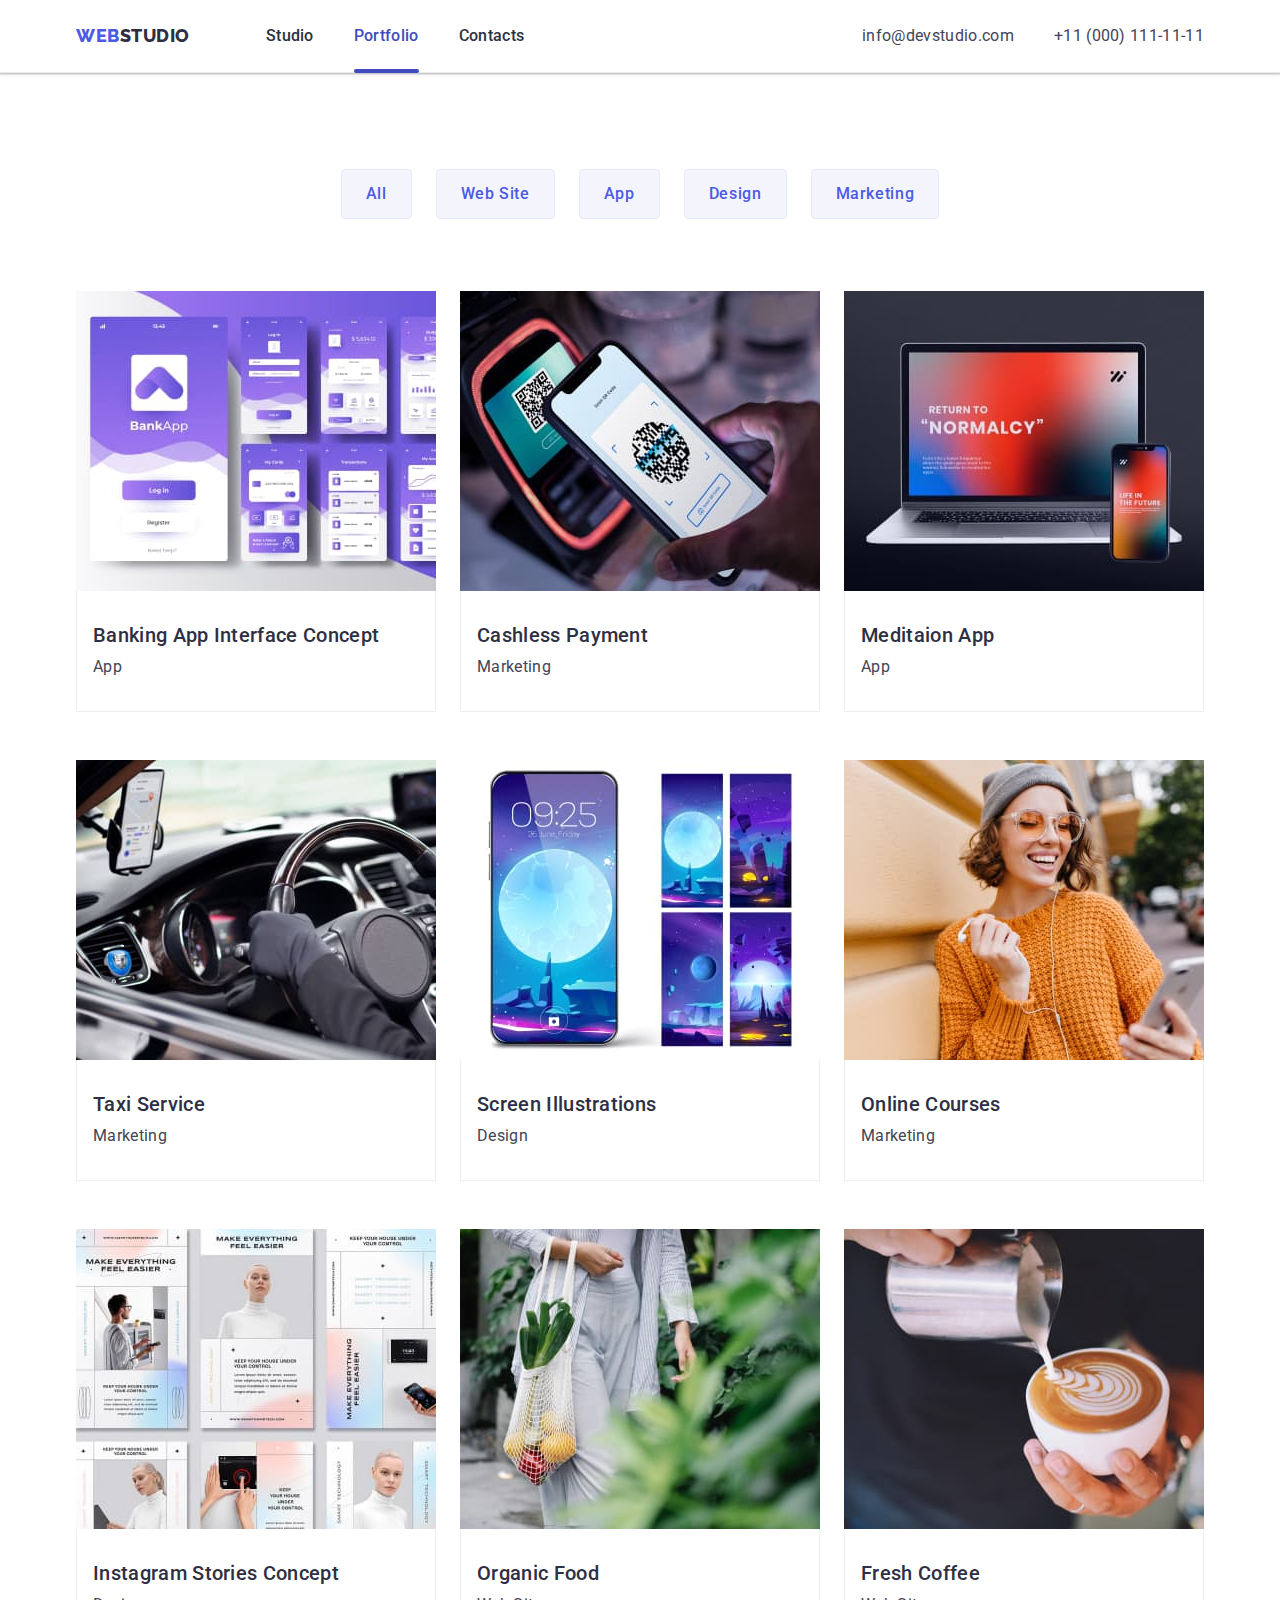
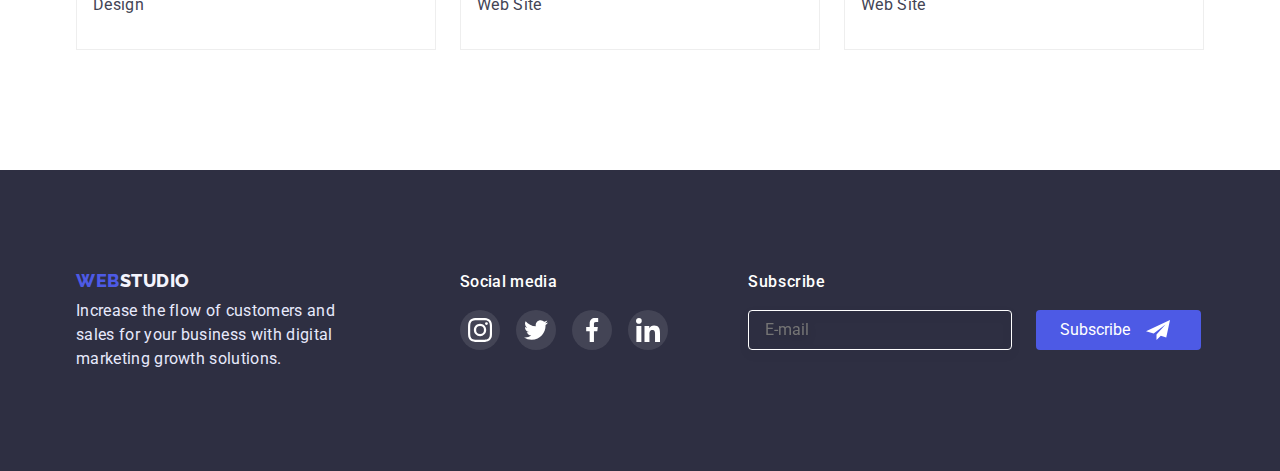
==== portfolio.html @ 2364a19d "homework6" ====
<!DOCTYPE html>
<html lang="en">

<head>
    <meta charset="UTF-8">
    <meta http-equiv="X-UA-Compatible" content="IE=edge">
    <meta name="viewport" content="width=device-width, initial-scale=1.0">
    <link rel="preconnect" href="https://fonts.googleapis.com">
    <link rel="preconnect" href="https://fonts.gstatic.com" crossorigin>
    <link
        href="https://fonts.googleapis.com/css2?family=Raleway:wght@800&family=Roboto:wght@400;500;700;900&display=swap"
        rel="stylesheet">
    <link rel="stylesheet" href="https://cdn.jsdelivr.net/npm/modern-normalize@1.1.0/modern-normalize.min.css">
    <link rel="stylesheet" href="./css/styles.css">
    <title>Second Homework</title>
</head>

<body>
    <header class="header">
        <div class="container header-container">

            <nav class="navigation">
                <a href="./index.html" class="logo-fontheader header-nav-address"><span
                        class="logo">WEB</span>STUDIO</a>
                <ul class="team-list ">
                    <li class="item"><a href="./index.html" class="nav-links hover-nav header-nav-address">Studio</a>
                    </li>
                    <li class="item"><a href="./portfolio.html"
                            class="nav-links hover-nav header-nav-address current">Portfolio</a>
                    </li>
                    <li class="item"><a href="#" class="nav-links hover-nav header-nav-address">Contacts</a>
                    </li>
                </ul>
            </nav>

            <address class="address">
                <ul class="address-list">
                    <li class="item">
                        <a href="mailto:info@devstudio.com"
                            class="address-text hover-nav header-nav-address">info@devstudio.com</a>
                    </li>
                    <li class="item">
                        <a href="tel:+11(000)111-11-11" class="address-text hover-nav header-nav-address">+11 (000)
                            111-11-11</a>
                    </li>
                </ul>
            </address>

        </div>
    </header>

    <main>
        <section class="section-button">
            <div class="container">
                <h1 class="visually-hidden">Our work</h1>

                <ul class="team-lists button">
                    <li class="buttons"><button type="button" class="button-secondpage hover-secondpage">All</button>
                    </li>
                    <li class="buttons"><button type="button" class="button-secondpage hover-secondpage buttonslast">Web
                            Site</button></li>
                    <li class="buttons"><button type="button" class="button-secondpage hover-secondpage">App</button>
                    </li>
                    <li class="buttons"><button type="button" class="button-secondpage hover-secondpage">Design</button>
                    </li>
                    <li class="buttons"><button type="button"
                            class="button-secondpage hover-secondpage">Marketing</button></li>
                </ul>

                <ul class="projects-list">

                    <li class="project-item">
                        <a class="project-functional" href="">
                            <div class="project-image-thumb">
                                <img src="./img/frame-8.jpg" alt="Banking App Interface Concept" width="360">
                                <p class="text-cards">14 Stylish and User-Friendly App Design Concepts · Task Manager
                                    App · Calorie Tracker App · Exotic Fruit Ecommerce App ·
                                    Cloud Storage App</p>
                            </div>
                            <div class="project-content">
                                <h2 class="title-progect">Banking App Interface Concept</h2>
                                <p class="section-text">App</p>
                            </div>
                        </a>
                    </li>

                    <li class="project-item">
                        <a class="project-functional" href="">
                            <div class="project-image-thumb">
                                <img src="./img/frame-9.jpg" alt="Cashless Payment" width="360">
                                <p class="text-cards">14 Stylish and User-Friendly App Design Concepts · Task Manager
                                    App · Calorie Tracker App · Exotic Fruit Ecommerce App ·
                                    Cloud Storage App</p>
                            </div>
                            <div class="project-content">
                                <h2 class="title-progect">Cashless Payment</h2>
                                <p class="section-text">Marketing</p>
                            </div>
                        </a>
                    </li>

                    <li class="project-item">
                        <a class="project-functional" href="">
                            <div class="project-image-thumb">
                                <img src="./img/frame-10.jpg" alt="Meditaion App" width="360">
                                <p class="text-cards">14 Stylish and User-Friendly App Design Concepts · Task Manager
                                    App · Calorie Tracker App · Exotic Fruit Ecommerce App ·
                                    Cloud Storage App</p>
                            </div>
                            <div class="project-content">
                                <h2 class="title-progect">Meditaion App</h2>
                                <p class="section-text">App</p>
                            </div>
                        </a>
                    </li>

                    <li class="project-item">
                        <a class="project-functional" href="">
                            <div class="project-image-thumb">
                                <img src="./img/frame-11.jpg" alt="Taxi Service" width="360">
                                <p class="text-cards">14 Stylish and User-Friendly App Design Concepts · Task Manager
                                    App · Calorie Tracker App · Exotic Fruit Ecommerce App ·
                                    Cloud Storage App</p>
                            </div>
                            <div class="project-content">
                                <h2 class="title-progect">Taxi Service</h2>
                                <p class="section-text">Marketing</p>
                            </div>
                        </a>
                    </li>

                    <li class="project-item">
                        <a class="project-functional" href="">
                            <div class="project-image-thumb">
                                <img src="./img/frame-12.jpg" alt="Screen Illustrations" width="360">
                                <p class="text-cards">14 Stylish and User-Friendly App Design Concepts · Task Manager
                                    App · Calorie Tracker App · Exotic Fruit Ecommerce App ·
                                    Cloud Storage App</p>
                            </div>
                            <div class="project-content">
                                <h2 class="title-progect">Screen Illustrations</h2>
                                <p class="section-text">Design</p>
                            </div>
                        </a>
                    </li>

                    <li class="project-item">
                        <a class="project-functional" href="">
                            <div class="project-image-thumb">
                                <img src="./img/frame-13.jpg" alt="Online Courses" width="360">
                                <p class="text-cards">14 Stylish and User-Friendly App Design Concepts · Task Manager
                                    App · Calorie Tracker App · Exotic Fruit Ecommerce App ·
                                    Cloud Storage App</p>
                            </div>
                            <div class="project-content">
                                <h2 class="title-progect">Online Courses</h2>
                                <p class="section-text">Marketing</p>
                            </div>
                        </a>
                    </li>

                    <li class="project-item">
                        <a class="project-functional" href="">
                            <div class="project-image-thumb">
                                <img src="./img/frame-14.jpg" alt="Instagram Stories Concept" width="360">
                                <p class="text-cards">14 Stylish and User-Friendly App Design Concepts · Task Manager
                                    App · Calorie Tracker App · Exotic Fruit Ecommerce App ·
                                    Cloud Storage App</p>
                            </div>
                            <div class="project-content">
                                <h2 class="title-progect">Instagram Stories Concept</h2>
                                <p class="section-text">Design</p>
                            </div>
                        </a>
                    </li>

                    <li class="project-item">
                        <a class="project-functional" href="">
                            <div class="project-image-thumb">
                                <img src="./img/frame-15.jpg" alt="Organic Food" width="360">
                                <p class="text-cards">14 Stylish and User-Friendly App Design Concepts · Task Manager
                                    App · Calorie Tracker App · Exotic Fruit Ecommerce App ·
                                    Cloud Storage App</p>
                            </div>
                            <div class="project-content">
                                <h2 class="title-progect">Organic Food</h2>
                                <p class="section-text">Web Site</p>
                            </div>
                        </a>
                    </li>

                    <li class="project-item">
                        <a class="project-functional" href="">
                            <div class="project-image-thumb">
                                <img src="./img/frame-16.jpg" alt="Fresh Coffee" width="360">
                                <p class="text-cards">14 Stylish and User-Friendly App Design Concepts · Task Manager
                                    App · Calorie Tracker App · Exotic Fruit Ecommerce App ·
                                    Cloud Storage App</p>
                            </div>
                            <div class="project-content">
                                <h2 class="title-progect">Fresh Coffee</h2>
                                <p class="section-text">Web Site</p>
                            </div>
                        </a>
                    </li>

                </ul>
            </div>
        </section>

    </main>

    <footer class="footer-container">
        <div class="container footer-container-item">
            <div class="footer-about">
                <a href="./index.html" class="logo-fontfooter footer-body"><span class="logo">WEB</span>STUDIO</a>
                <p class="text-footer">Increase the flow of customers and sales for your business with digital marketing
                    growth solutions.</p>
            </div>
            <div>
                <h3 class="join-tittle">Social media</h3>
                <ul class="social">
                    <li>
                        <a href="" class="social-links">
                            <svg class="color" width="24" height="24">
                                <use href="./img/icon.svg#icon-instagram"></use>
                            </svg>
                        </a>
                    </li>
                    <li>
                        <a href="" class="social-links ">
                            <svg class="color" width="24" height="24">
                                <use href="./img/icon.svg#icon-twitter"></use>
                            </svg>
                        </a>
                    </li>
                    <li>
                        <a href="" class="social-links">
                            <svg class="color" width="24" height="24">
                                <use href="./img/icon.svg#icon-facebook"></use>
                            </svg>
                        </a>
                    </li>
                    <li>
                        <a href="" class="social-links">
                            <svg class="color" width="24" height="24">
                                <use href="./img/icon.svg#icon-linkedin"></use>
                            </svg>
                        </a>
                    </li>
                </ul>
            </div>

            <form class="subscribe-form">
                <h2 class="subscribe-header">Subscribe</h2>
                <div class="subscribe-container">

                    <input type="email" class="subscribe-input" name="emailing-address" placeholder="E-mail">

                    <button type="submit" class="subscribe-btn">Subscribe<svg class="subscribe-svg" width="24"
                            height="24" aria-label="telegram icon" lang="en">
                            <use href="./img/icon.svg#icon-telegram"></use>
                        </svg></button>
                </div>
            </form>

        </div>
    </footer>

</body>

</html>
---- css/styles.css ----
:root {
  --background-color: rgb(255, 255, 255);
  --color-texth: rgb(46, 47, 66);
  --color-textp: rgb(67, 68, 85);
  --color-textpheader: rgb(231, 233, 252);
  --color-textlogoheader: rgb(244, 244, 253);
  --color-buttonlogo: rgb(77, 90, 229);
  --color-hover: rgb(64, 75, 191);
  --time-func: cubic-bezier(0.4, 0, 0.2, 1);
  /* --margin-card: 24px; */
}
body {
  background-color: var(--background-color);
  font-family: "Roboto", sans-serif;
  font-size: 16px;
  line-height: 1.5;
  letter-spacing: 0.02em;
  color: var(--color-texth);
}
.container {
  width: 1158px;
  padding-left: 15px;
  padding-right: 15px;
  margin-left: auto;
  margin-right: auto;
}

img {
  display: block;
  max-width: 100%;
  height: auto;
}

h1,
h2,
h3,
h4,
h5,
h6,
p {
  margin: 0;
  padding: 0;
}

ul,
ol {
  margin-top: 0;
  margin-bottom: 0;
  padding-left: 0;
}
li {
  list-style: none;
}
a {
  text-decoration: none;
}
/* =====HEADER===== */

.logo {
  color: var(--color-buttonlogo);
}

.nav-links {
  color: var(--color-texth);
  font-weight: 500;
  transition: color 250ms var(--time-func);
}

.team-text {
  color: var(--color-textp);
  font-style: normal;
  text-align: center;
}

.address-text {
  color: var(--color-textp);
  font-style: normal;
  transition: color 250ms var(--time-func);
}

.futures-text {
  color: var(--color-textp);
  font-style: normal;
}

.logo-fontheader {
  font-family: "Raleway", sans-serif;
  font-style: normal;
  font-weight: 800;
  font-size: 18px;
  line-height: 1.33;
  letter-spacing: 0.03em;
  text-transform: uppercase;
  color: var(--color-texth);
}
.hover-nav:hover,
.hover-nav:focus {
  color: var(--color-hover);
}

/* =====HEADER===== */

/* =====MAIN===== */
.hover-secondpage:hover,
.hover-secondpage:focus {
  background: var(--color-hover);
  box-shadow: 0px 3px 1px rgba(0, 0, 0, 0.1), 0px 2px 1px rgba(0, 0, 0, 0.08),
    0px 2px 2px rgba(0, 0, 0, 0.12);
  border-radius: 4px;
  color: var(--background-color);
  border-color: transparent;
}

.visually-hidden {
  position: absolute;
  width: 1px;
  height: 1px;
  margin: -1px;
  border: 0;
  padding: 0;

  white-space: nowrap;
  clip-path: inset(100%);
  clip: rect(0 0 0 0);
  overflow: hidden;
}

.main-title {
  font-size: 56px;
  line-height: 1.08;
  color: var(--background-color);
  max-width: 496px;
  margin-left: auto;
  margin-right: auto;
  margin-bottom: 48px;
}

.hero {
  background-color: var(--color-texth);
  padding: 188px 0;
  max-width: 1440px;
  margin-left: auto;
  margin-right: auto;
  text-align: center;
  background-image: linear-gradient(
      rgba(46, 47, 66, 0.7),
      rgba(46, 47, 66, 0.7)
    ),
    url(../img/office.jpg);
  background-repeat: no-repeat;
  background-position: center;
  background-size: cover;
}

.section {
  padding-top: 120px;
  padding-bottom: 120px;
}

.hero-btn {
  background-color: var(--color-buttonlogo);
  box-shadow: 0px 4px 4px rgba(0, 0, 0, 0.15);
  border-radius: 4px;
  padding: 16px 32px;
  border: none;
  cursor: pointer;
  transition: background-color 250ms var(--time-func);
}
.hero-btn:hover,
.hero-btn:focus {
  background-color: var(--color-hover);
}

.first-buttoncolor {
  font-family: "Roboto", sans-serif;
  font-style: normal;
  font-weight: 500;
  font-size: 16px;
  line-height: 24px;
  letter-spacing: 0.04em;
  color: var(--background-color);
}

.button-secondpage {
  color: var(--color-buttonlogo);
  font-family: "Roboto";
  font-style: normal;
  font-weight: 500;
  font-size: 16px;
  line-height: 1.5;
  display: flex;
  align-items: center;
  text-align: center;
  letter-spacing: 0.04em;
  background: #f4f4fd;
  border: 1px solid #e7e9fc;
  border-radius: 4px;
  flex: none;
  order: 1;
  flex-grow: 0;
  cursor: pointer;
  padding: 12px 24px;
  transition: background-color 250ms var(--time-func),
    color 250ms var(--time-func), border 250ms var(--time-func),
    box-shadow 250ms var(--time-func);
}

.second-button .future-title {
  font-weight: 500;
  font-size: 20px;
  line-height: 1.2;
  padding-bottom: 8px;
}

.section-title {
  font-size: 36px;
  line-height: 1.11;
  text-transform: capitalize;
}
.title-our-team {
  font-size: 36px;
  line-height: 1.11;
  text-transform: capitalize;
  text-align: center;
  margin-bottom: 72px;
}

.team-title {
  font-weight: 500;
  font-size: 20px;
  line-height: 1.2;
  text-align: center;
  margin-bottom: 8px;
}
.title-progect {
  font-weight: 500;
  font-size: 20px;
  line-height: 1.2;
  color: var(--color-texth);
  margin-bottom: 8px;
}

/* =====MAIN===== */

/* =====FOOTER===== */

.footer-container {
  background-color: var(--color-texth);
  padding-top: 100px;
  padding-bottom: 100px;
}

.text-footer {
  color: var(--color-textpheader);
}

.logo-fontfooter {
  font-family: "Raleway", sans-serif;
  font-style: normal;
  font-weight: 800;
  font-size: 18px;
  line-height: 21px;
  display: flex;
  align-items: center;
  letter-spacing: 0.03em;
  text-transform: uppercase;
  color: var(--color-textlogoheader);
}
/* =====FOOTER===== */

.header-container {
  display: flex;
}
.navigation {
  display: flex;
}

.address-list {
  display: flex;
}
.address {
  margin-left: auto;
}

.team-list {
  display: flex;
  margin-left: 76px;
}
.team-lists {
  display: flex;
  justify-content: center;
}

.item:not(:last-child) {
  margin-right: 40px;
}

.header {
  border-bottom: 1px solid #ececec;
  box-shadow: 0px 2px 1px rgba(46, 47, 66, 0.08),
    0px 1px 1px rgba(46, 47, 66, 0.16), 0px 1px 6px rgba(46, 47, 66, 0.08);
}
.our-futures-list {
  display: flex;
}
.our-futures-item:not(:last-child) {
  margin-right: 24px;
}

.future-title {
  margin-bottom: 8px;
}
.our-work {
  display: flex;
}
.section-title {
  text-align: center;
  padding-bottom: 72px;
}
.fotowork:not(:last-child) {
  margin-right: 24px;
}
.team-card {
  display: flex;
}

.foto-card:not(:last-child) {
  margin-right: 24px;
}
.foto-card {
  background-color: #ffffff;
}

.text-footer {
  width: 264px;
  margin-top: 8px;
}

.buttons:not(:last-child) {
  margin-right: 24px;
}

.projects-list {
  display: flex;
  flex-wrap: wrap;
  margin-bottom: 120px;
  row-gap: 48px;
  column-gap: 24px;
}

.project-content {
  border: 1px solid #eeeeee;
  border-top: none;
  padding-top: 32px;
  padding-left: 16px;
  /* #e7e9fc; */
}
.project-item {
  /* margin-left: var(--margin-card); */
  /* flex-basis: calc(100% / 3 - var(--margin-card)); */
  min-width: 360px;
}

.section-text {
  padding-bottom: 32px;
  color: var(--color-textp);
}

.header-nav-address {
  display: block;
  padding-top: 24px;
  padding-bottom: 24px;
}
.current {
  position: relative;
  color: #404bbf;
}
.our-features-li {
  width: 264px;
}
.our-team-card {
  background-color: var(--color-textlogoheader);
}

.our-works-section {
  padding-top: 0;
}

.our-team-shadow {
  box-shadow: 0px 1px 6px rgba(46, 47, 66, 0.08),
    0px 1px 1px rgba(46, 47, 66, 0.16), 0px 2px 1px rgba(46, 47, 66, 0.08);
  border-radius: 0px 0px 4px 4px;
}
.about-team-card {
  padding: 32px 16px;
}

.button {
  margin-bottom: 72px;
}
.section-button {
  padding-top: 96px;
}

/* ------dz-------- 4 */
.socials {
  display: flex;
  justify-content: center;
  gap: 24px;
  margin-top: 8px;
}
.social-link {
  display: flex;
  width: 40px;
  height: 40px;
  background-color: #4d5ae5;
  border-radius: 50%;
  align-items: center;
  justify-content: center;
  transition: background-color 250ms var(--time-func);
}

.footer-container-item {
  display: flex;
}
.join-tittle {
  font-weight: 500;
  font-size: 16px;
  line-height: 1.5;
  color: #ffffff;
  margin-bottom: 16px;
}
.footer-about {
  margin-right: 120px;
}

.social {
  display: flex;
  justify-content: center;
  gap: 16px;
  margin-top: 16px;
}

.social-links {
  display: flex;
  width: 40px;
  height: 40px;
  align-items: center;
  justify-content: center;
  background-color: rgba(255, 255, 255, 0.1);
  border-radius: 50%;
  transition: background-color 250ms var(--time-func);
}
.color {
  fill: #ffffff;
}
.feature-section {
  display: flex;
  justify-content: center;
  align-items: center;
  height: 112px;
  background: #f4f4fd;
  border-radius: 4px;
  margin-bottom: 8px;
}

.tittle-local {
  margin-bottom: 72px;
}
.company {
  display: flex;
  justify-content: center;
  gap: 24px;
}

.company-team-list {
  width: 168px;
  height: 88px;
}
.company-team {
  display: flex;
  height: 100%;
  align-items: center;
  justify-content: center;
  border: 1px solid #8e8f99;
  border-radius: 4px;
  outline: transparent;
  transition: border 250ms var(--time-func);
}
.customers-color {
  fill: #8e8f99;
  transition: fill 250ms var(--time-func);
}

.company-team:hover .customers-color,
.company-team:focus .customers-color {
  fill: #404bbf;
}

.company-team:hover,
.company-team:focus {
  border: 1px solid #404bbf;
}

.social-link:hover,
.social-link:focus {
  background-color: #404bbf;
}

.social-links:hover,
.social-links:focus {
  background: #31d0aa;
}
.project-item:hover,
.project-item:focus {
  display: block;
  outline: transparent;
  box-shadow: 0px 1px 6px rgba(46, 47, 66, 0.08),
    0px 1px 1px rgba(46, 47, 66, 0.16), 0px 2px 1px rgba(46, 47, 66, 0.08);
}

/* ------dz 4 -------*/
/*------- dz 5 ------*/

/* модальное окно */

.backdrop {
  position: fixed;
  top: 0;
  left: 0;
  background-color: rgba(46, 47, 66, 0.4);
  width: 100%;
  height: 100%;
  transition: opacity 250ms var(--time-func), visibility 250ms var(--time-func);
  /* настройка бекдропа */
}

.backdrop.is-hidden {
  opacity: 0;
  visibility: hidden;
  pointer-events: none;
  /* добавляет is-hidden */
}

.backdrop.is-hidden > .modal {
  transform: translate(-50%, -50%) scale(0.6);
  /* позиционирование модального окна */
}
.modal {
  position: absolute;
  top: 50%;
  left: 50%;
  transform: translate(-50%, -50%) scale(1);
  /* позиция по центру 4 верхние */
  max-width: 408px;
  width: 100%;
  max-height: 584px;
  background-color: #fcfcfc;
  border-radius: 4px;
  padding-left: 24px;
  padding-right: 24px;
  padding-top: 72px;
  padding-bottom: 24px;
  border: 1px solid #000000;
  box-shadow: 0px 4px 4px rgba(0, 0, 0, 0.25);

  /* само модальное окно */
}
.modal-btn {
  display: flex;
  padding: 8px;
  position: absolute;
  top: 24px;
  right: 24px;
  transition: background-color 250ms var(--time-func),
    fill 250ms var(--time-func), border 250ms var(--time-func);
  border-radius: 50%;
  border: 1px solid rgba(0, 0, 0, 0.1);
  background-color: #e7e9fc;
  cursor: pointer;
  /* позиционирование кнопки */
}
/* модальное окно */

/* 1 */
.current::after {
  content: "";
  position: absolute;
  bottom: -1px;
  left: 0;
  width: 100%;
  height: 4px;
  background-color: #404bbf;
  border-radius: 2px;
  /* черточка */
}

.project-image-thumb {
  position: relative;
  overflow: hidden;
}
.text-cards {
  position: absolute;
  top: 0;
  left: 0;
  height: 100%;
  background-color: #4d5ae5;
  color: #f4f4fd;
  transform: translateY(100%);
  transition: transform 250ms var(--time-func);
  display: flex;
  padding: 40px 32px 0 32px;
}

.project-functional:hover .text-cards,
.project-functional:focus .text-cards {
  transform: translateY(0);
}

/* --------HOVER--------- */

.color-x:hover,
.color-x:focus {
  background-color: #404bbf;
  fill: #ffffff;
  border-color: #404bbf;
}

/* --------HOVER------- */

/*--------- MODAL ---------*/

.modal-header {
  font-weight: 500;
  font-size: 16px;
  line-height: 1.5;
  text-align: center;
  margin-bottom: 16px;
}
.modal-container {
  position: relative;
  display: flex;
  flex-direction: column;
  margin-bottom: 8px;
}
.modal-backdrop {
  position: fixed;
  width: 100%;
  height: 100%;
  top: 0;
  left: 0;
  background-color: rgba(0, 0, 0, 0.2);
  z-index: 100;

  transition: opacity 250ms var(--time-func), visibility 250ms var(--time-func);
}

/* 6666666666666666666 */

.modal-svg {
  position: absolute;
  top: 50%;
  left: 19px;
  transition: fill 250ms var(--time-func);
}
.modal-input {
  width: 100%;
  padding: 11px 38px;
  border: 1px solid rgba(33, 33, 33, 0.2);
  border-radius: 4px;
  max-height: 40px;
  transition: border 250ms var(--time-func), filter 250ms var(--time-func);
}
.modal-area {
  border: 1px solid rgba(33, 33, 33, 0.2);
  border-radius: 4px;
  padding: 12px 16px;
  height: 120px;
  resize: none;
  transition: border 250ms var(--time-func), filter 250ms var(--time-func);
}

.modal-description {
  font-size: 12px;
  line-height: 1.16;
  letter-spacing: 0.04em;
  color: #8e8f99;
  margin-bottom: 4px;
}

.modal-label {
  font-size: 12px;
  line-height: 1.16;
  letter-spacing: 0.01em;
  color: #8e8f99;
  margin-bottom: 4px;
}
.modal-area::placeholder {
  font-weight: 400;
  font-size: 12px;
  line-height: 1.16;
  letter-spacing: 0.04em;
  color: rgba(46, 47, 66, 0.4);
}

.modal-text-span {
  display: flex;
  align-items: center;
  height: 16px;
  font-size: 12px;
  line-height: 1.16;
  letter-spacing: 0.04em;
  color: #8e8f99;
}

.modal-text-privacy {
  text-decoration-line: underline;
  color: #4d5ae5;
}

/* ------------- */
.modal-bnt-send {
  display: block;
  min-width: 169px;
  min-height: 56px;
  margin-left: auto;
  margin-right: auto;
  cursor: pointer;
  background-color: #4d5ae5;
  color: #ffffff;
  border-radius: 4px;
  border: 1px solid #4d5ae5;
  box-shadow: 0px 4px 4px rgba(0, 0, 0, 0.25);
  transition: background-color 250ms var(--time-func);
}
/* ------ */

.modal-text-span::before {
  content: "";
  display: inline-block;
  width: 16px;
  height: 16px;
  margin-right: 8px;
  border: 2px solid #2e2f42;
  border-radius: 2px;
  background-image: url("../img/modal-check-icon.svg");
  background-size: contain;
  background-origin: border-box;
  background-color: #fff;
}

.policy-checkbox:checked + .modal-text-span::before {
  background-color: #404bbf;
  border: 1px solid #404bbf;
}

.policy-checkbox {
  position: absolute;
  width: 1px;
  height: 1px;
  margin: -1px;
  border: 0;
  padding: 0;

  white-space: nowrap;
  clip-path: inset(100%);
  clip: rect(0 0 0 0);
  overflow: hidden;
}

.comment-container {
  margin-bottom: 16px;
}

.policy-label {
  display: block;
  margin-bottom: 24px;
}

/* Hover-6-6-6-6 */
.modal-container:hover .modal-svg,
.modal-container:focus .modal-svg {
  fill: #4d5ae5;
}

.modal-container:hover .modal-input,
.modal-container:focus .modal-input,
.modal-container:hover .modal-area,
.modal-container:focus .modal-area {
  border: 1px solid #4d5ae5;
  filter: drop-shadow(0px 4px 4px rgba(0, 0, 0, 0.25));
}

/* -------------Subscribe-------------- */

.subscribe-btn {
  display: flex;
  align-items: center;
  width: 165px;
  height: 40px;
  background-color: #4d5ae5;
  border-radius: 4px;
  border: none;
  color: #ffffff;
  padding: 8px 0 8px 24px;
  cursor: pointer;
  transition: background-color 250ms var(--time-func);
}

.subscribe-header {
  font-weight: 500;
  font-size: 16px;
  letter-spacing: 0.04em;
  color: #ffffff;
  margin-bottom: 16px;
}

.subscribe-container {
  display: flex;
  flex-wrap: wrap;
}
.subscribe-input {
  width: 264px;
  background-color: transparent;
  border: 1px solid #ffffff;
  filter: drop-shadow(0px 4px 4px rgba(0, 0, 0, 0.15));
  border-radius: 4px;
  margin-right: 24px;
  padding-left: 16px;
  color: white;
}

.subscribe-form {
  margin-left: 80px;
}
.subscribe-svg {
  margin-left: 16px;
}
.policy-label:hover .modal-text-span::before,
.policy-label:focus .modal-text-span::before {
  border-color: #404bbf;
  filter: drop-shadow(0px 4px 4px rgba(0, 0, 0, 0.25));
}

.subscribe-btn:hover,
.subscribe-btn:focus,
.modal-bnt-send:hover,
.modal-bnt-send:focus {
  background-color: #404bbf;
}

/* border: 1px solid #4d5ae5;
filter: drop-shadow(0px 4px 4px rgba(0, 0, 0, 0.25));
border-radius: 4px; */
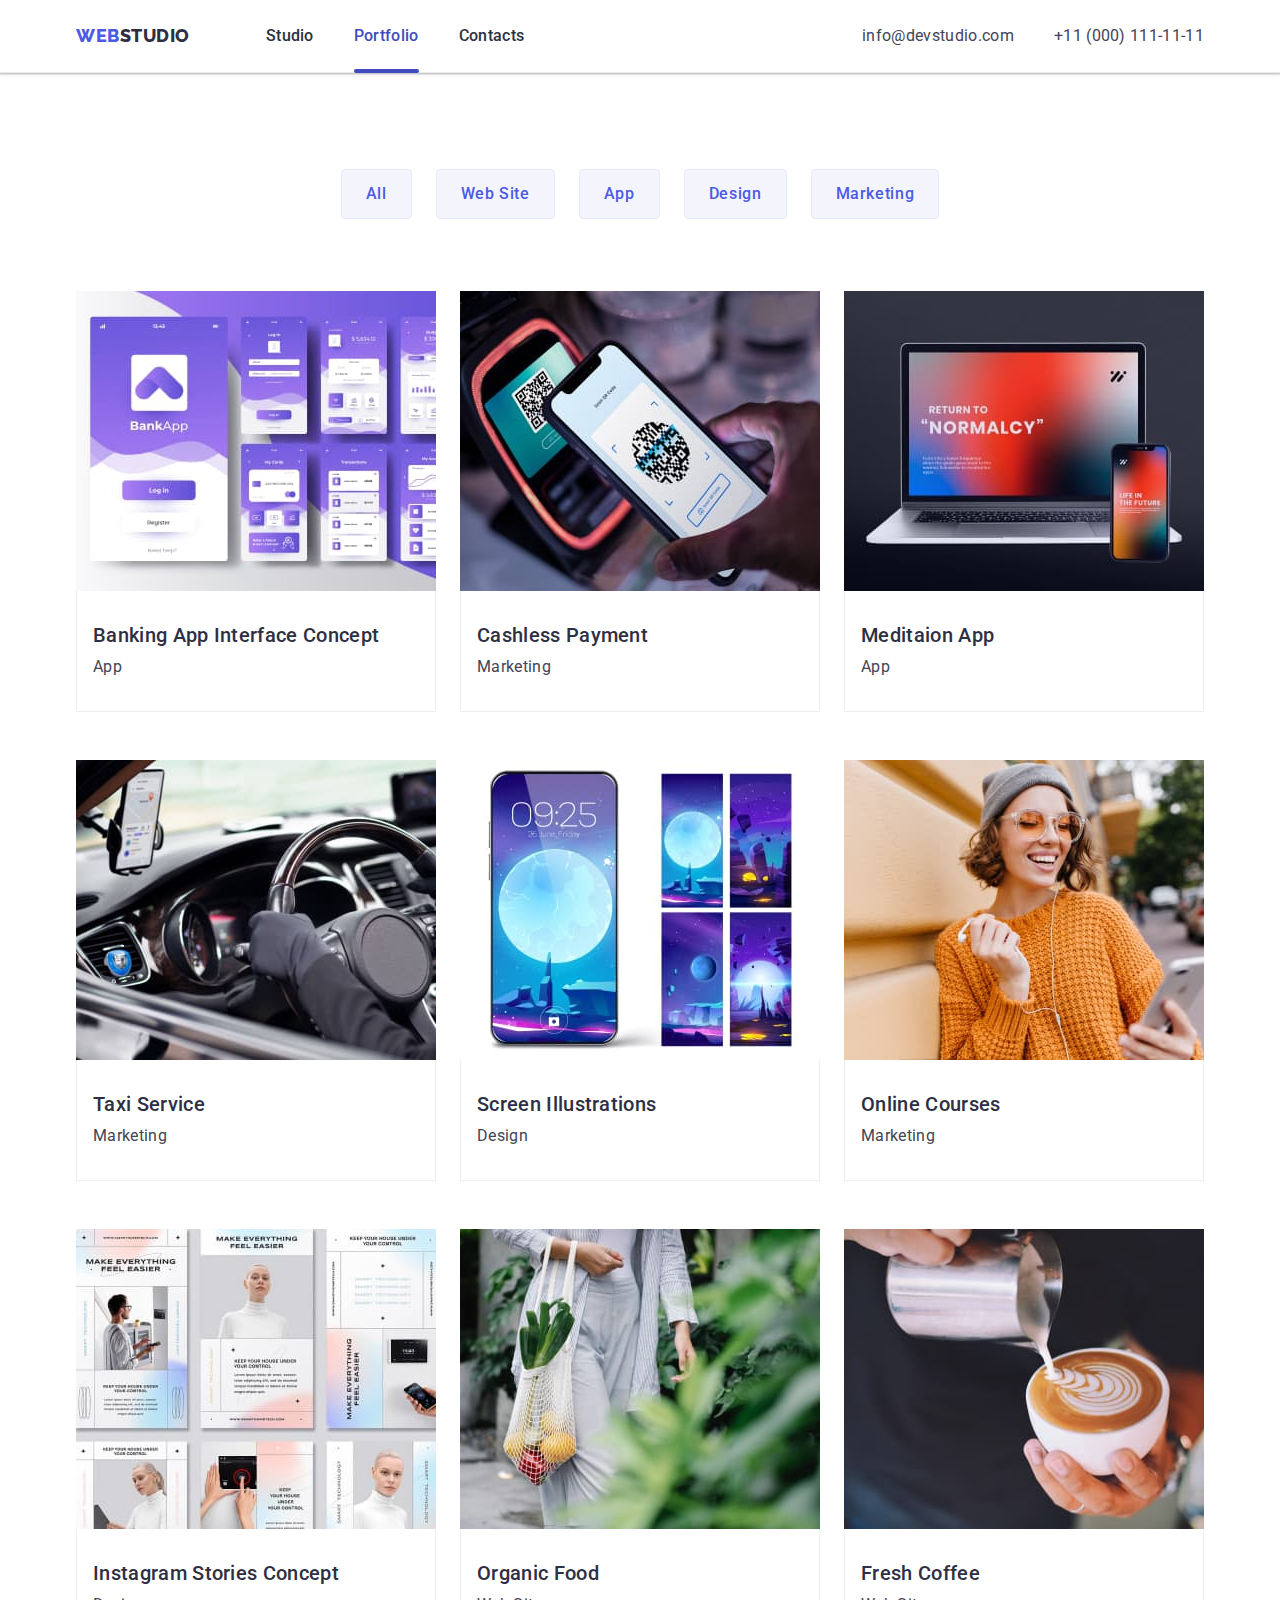
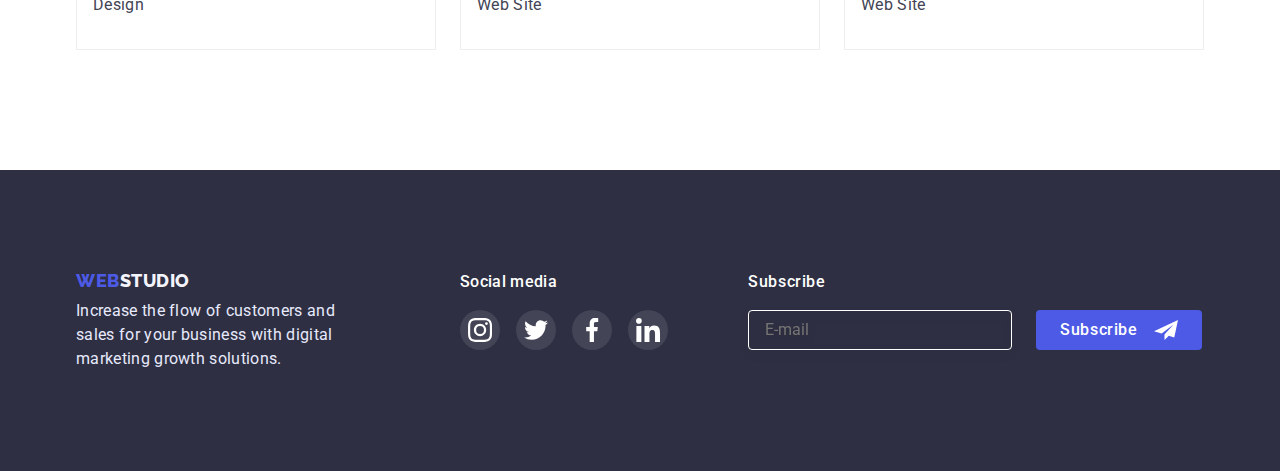
==== commit 13d99ef7: "Homework6 versia2" ====
--- a/portfolio.html
+++ b/portfolio.html
@@ -255,7 +255,7 @@
                 <h2 class="subscribe-header">Subscribe</h2>
                 <div class="subscribe-container">
 
-                    <input type="email" class="subscribe-input" name="emailing-address" placeholder="E-mail">
+                    <input type="email" class="subscribe-input" name="emailing-address" placeholder="E-mail" required>
 
                     <button type="submit" class="subscribe-btn">Subscribe<svg class="subscribe-svg" width="24"
                             height="24" aria-label="telegram icon" lang="en">
--- a/css/styles.css
+++ b/css/styles.css
@@ -546,6 +546,7 @@
   transform: translate(-50%, -50%) scale(0.6);
   /* позиционирование модального окна */
 }
+
 .modal {
   position: absolute;
   top: 50%;
@@ -554,18 +555,17 @@
   /* позиция по центру 4 верхние */
   max-width: 408px;
   width: 100%;
-  max-height: 584px;
   background-color: #fcfcfc;
   border-radius: 4px;
   padding-left: 24px;
   padding-right: 24px;
   padding-top: 72px;
   padding-bottom: 24px;
-  border: 1px solid #000000;
   box-shadow: 0px 4px 4px rgba(0, 0, 0, 0.25);
 
   /* само модальное окно */
 }
+
 .modal-btn {
   display: flex;
   padding: 8px;
@@ -670,6 +670,7 @@
   border-radius: 4px;
   max-height: 40px;
   transition: border 250ms var(--time-func), filter 250ms var(--time-func);
+  outline: none;
 }
 .modal-area {
   border: 1px solid rgba(33, 33, 33, 0.2);
@@ -678,6 +679,7 @@
   height: 120px;
   resize: none;
   transition: border 250ms var(--time-func), filter 250ms var(--time-func);
+  outline: none;
 }
 
 .modal-description {
@@ -741,7 +743,7 @@
   width: 16px;
   height: 16px;
   margin-right: 8px;
-  border: 2px solid #2e2f42;
+  border: 1.25px solid #2e2f42;
   border-radius: 2px;
   background-image: url("../img/modal-check-icon.svg");
   background-size: contain;
@@ -796,15 +798,19 @@
 .subscribe-btn {
   display: flex;
   align-items: center;
-  width: 165px;
-  height: 40px;
   background-color: #4d5ae5;
   border-radius: 4px;
   border: none;
   color: #ffffff;
-  padding: 8px 0 8px 24px;
+  padding: 8px 24px 8px 24px;
   cursor: pointer;
   transition: background-color 250ms var(--time-func);
+  font-weight: 500;
+  font-size: 16px;
+  line-height: 1.5;
+  letter-spacing: 0.04em;
+  /* width: 165px;
+  height: 40px; */
 }
 
 .subscribe-header {
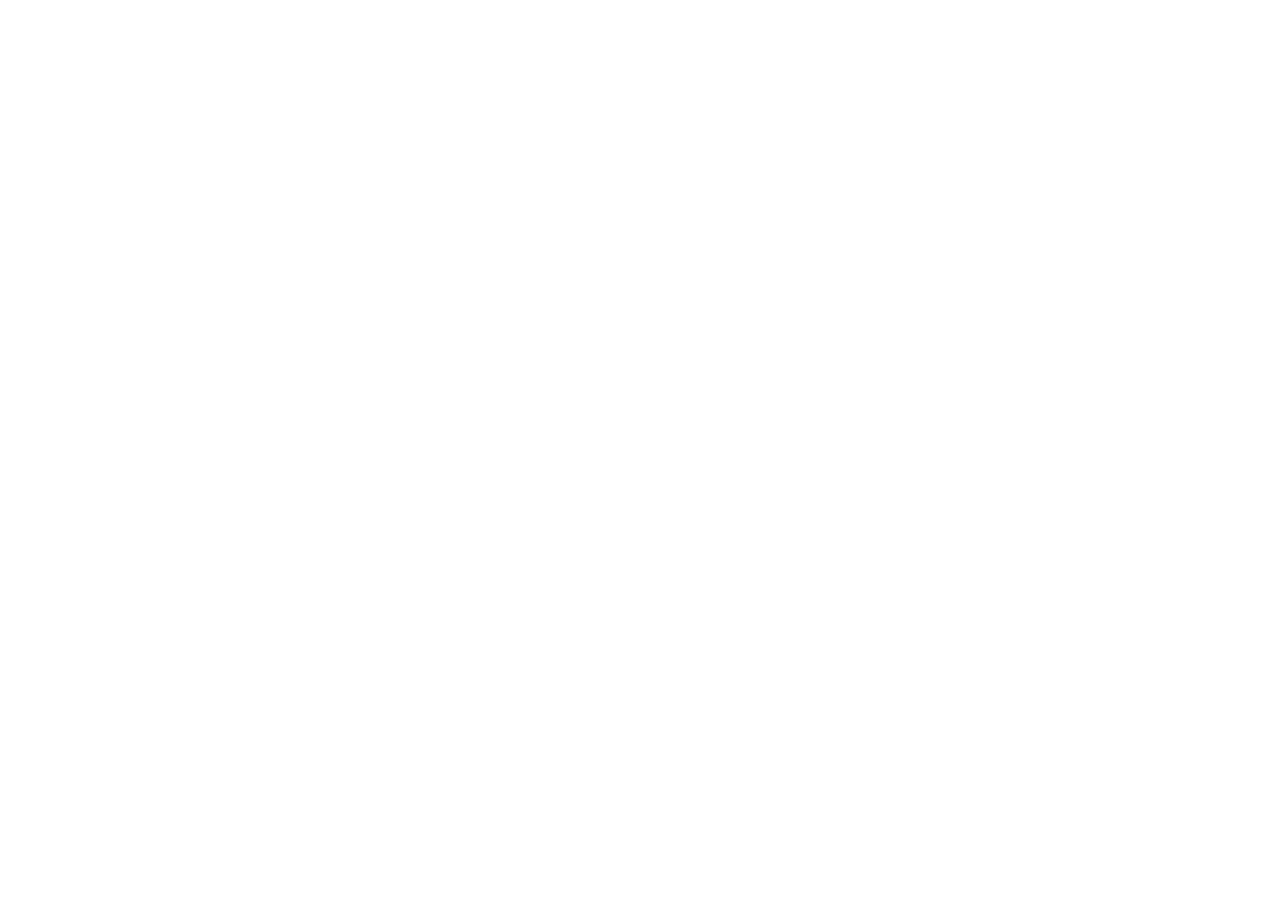
==== commit 9e939e94: "asda" ====
--- a/portfolio.html
+++ b/portfolio.html
@@ -1,4 +1,4 @@
-<!DOCTYPE html>
+<!-- <!DOCTYPE html>
 <html lang="en">
 
 <head>
@@ -269,4 +269,4 @@
 
 </body>
 
-</html>+</html> -->--- a/css/styles.css
+++ b/css/styles.css
@@ -17,13 +17,6 @@
   letter-spacing: 0.02em;
   color: var(--color-texth);
 }
-.container {
-  width: 1158px;
-  padding-left: 15px;
-  padding-right: 15px;
-  margin-left: auto;
-  margin-right: auto;
-}
 
 img {
   display: block;
@@ -54,8 +47,157 @@
 a {
   text-decoration: none;
 }
+
+.container {
+  padding-left: 16px;
+  padding-right: 16px;
+}
+
+@media screen and (min-width: 480px) {
+  .container {
+    width: 428px;
+    margin-left: auto;
+    margin-right: auto;
+  }
+}
+
+@media screen and (min-width: 768px) {
+  .container {
+    width: 768px;
+  }
+  .mobile-menu-open {
+    display: none;
+  }
+}
+
+@media screen and (max-width: 767px) {
+  .team-list {
+    display: none;
+  }
+  .address {
+    display: none;
+  }
+}
+
+@media screen and (min-width: 1200px) {
+  .container {
+    width: 1158px;
+  }
+}
+
+.header-container {
+  display: flex;
+  align-items: center;
+  justify-content: space-between;
+}
+.mobile-menu-open {
+  background-color: transparent;
+  border: none;
+  height: 22px;
+  padding: 0;
+}
+.header {
+  padding-top: 24px;
+  padding-bottom: 22px;
+}
+
+.mobile-menu {
+  position: fixed;
+  width: 100%;
+  height: 100%;
+  max-height: 796px;
+  z-index: 1000;
+  top: 0;
+  left: 0;
+  background: #ffffff;
+
+  opacity: 0;
+  visibility: hidden;
+  pointer-events: none;
+  transition: opacity 500ms linear, visibility 500ms linear;
+}
+
+.mobile-menu.is-open {
+  opacity: 1;
+  visibility: visible;
+  pointer-events: auto;
+}
+
+.mobile-menu__container {
+  position: relative;
+  padding-left: 25px;
+  padding-top: 80px;
+  padding-bottom: 40px;
+}
+
+.mobile-menu__close-bnt {
+  position: absolute;
+  top: 24px;
+  right: 24px;
+  background-color: transparent;
+  border: none;
+  line-height: 0;
+  padding-top: 8px;
+  padding-bottom: 8px;
+  padding-left: 8px;
+  padding-right: 8px;
+
+  fill: #2e2f42;
+  border-radius: 50%;
+  border: 1px solid rgba(0, 0, 0, 0.1);
+  background-color: #e7e9fc;
+}
+
+.mobile-menu-info {
+  padding-top: 80px;
+  padding-bottom: 40px;
+  padding-left: 40px;
+  padding-right: 35px;
+  height: 100%;
+  /* display: flex;
+  flex-direction: column;
+  justify-content: space-between; */
+}
+
+.mobile-link-container {
+  display: flex;
+  flex-direction: column;
+  gap: 40px;
+  align-items: flex-start;
+  padding: 0px;
+  margin-bottom: 284px;
+  align-items: flex-start;
+}
+.mobile-nav-link {
+  font-weight: 700;
+  font-size: 36px;
+  line-height: 1.111;
+  letter-spacing: 0.02em;
+  color: #2e2f42;
+}
+
+.mobile-adress {
+  margin-bottom: 48px;
+}
+
+.mobile-social-container {
+  display: flex;
+  flex-direction: row;
+  align-items: flex-start;
+  justify-content: space-between;
+  padding: 0px;
+}
+
+/* .container {
+  width: 1158px;
+  padding-left: 15px;
+  padding-right: 15px;
+  margin-left: auto;
+  margin-right: auto;
+} */
+
 /* =====HEADER===== */
-
+/* 
 .logo {
   color: var(--color-buttonlogo);
 }
@@ -96,12 +238,13 @@
 .hover-nav:hover,
 .hover-nav:focus {
   color: var(--color-hover);
-}
+} */
 
 /* =====HEADER===== */
 
 /* =====MAIN===== */
-.hover-secondpage:hover,
+
+/* .hover-secondpage:hover,
 .hover-secondpage:focus {
   background: var(--color-hover);
   box-shadow: 0px 3px 1px rgba(0, 0, 0, 0.1), 0px 2px 1px rgba(0, 0, 0, 0.08),
@@ -238,13 +381,13 @@
   line-height: 1.2;
   color: var(--color-texth);
   margin-bottom: 8px;
-}
+} */
 
 /* =====MAIN===== */
 
 /* =====FOOTER===== */
 
-.footer-container {
+/* .footer-container {
   background-color: var(--color-texth);
   padding-top: 100px;
   padding-bottom: 100px;
@@ -267,7 +410,7 @@
   color: var(--color-textlogoheader);
 }
 /* =====FOOTER===== */
-
+/* 
 .header-container {
   display: flex;
 }
@@ -353,11 +496,9 @@
   border-top: none;
   padding-top: 32px;
   padding-left: 16px;
-  /* #e7e9fc; */
-}
+}
+
 .project-item {
-  /* margin-left: var(--margin-card); */
-  /* flex-basis: calc(100% / 3 - var(--margin-card)); */
   min-width: 360px;
 }
 
@@ -400,10 +541,11 @@
 }
 .section-button {
   padding-top: 96px;
-}
+} */
 
 /* ------dz-------- 4 */
-.socials {
+
+/* .socials {
   display: flex;
   justify-content: center;
   gap: 24px;
@@ -517,14 +659,14 @@
   outline: transparent;
   box-shadow: 0px 1px 6px rgba(46, 47, 66, 0.08),
     0px 1px 1px rgba(46, 47, 66, 0.16), 0px 2px 1px rgba(46, 47, 66, 0.08);
-}
+} */
 
 /* ------dz 4 -------*/
 /*------- dz 5 ------*/
 
 /* модальное окно */
 
-.backdrop {
+/* .backdrop {
   position: fixed;
   top: 0;
   left: 0;
@@ -532,27 +674,26 @@
   width: 100%;
   height: 100%;
   transition: opacity 250ms var(--time-func), visibility 250ms var(--time-func);
-  /* настройка бекдропа */
-}
-
-.backdrop.is-hidden {
+} */
+/* настройка бекдропа */
+
+/* .backdrop.is-hidden {
   opacity: 0;
   visibility: hidden;
   pointer-events: none;
-  /* добавляет is-hidden */
-}
-
-.backdrop.is-hidden > .modal {
+} */
+/* добавляет is-hidden */
+
+/* .backdrop.is-hidden > .modal {
   transform: translate(-50%, -50%) scale(0.6);
-  /* позиционирование модального окна */
-}
-
-.modal {
+} */
+/* позиционирование модального окна */
+
+/* .modal {
   position: absolute;
   top: 50%;
   left: 50%;
   transform: translate(-50%, -50%) scale(1);
-  /* позиция по центру 4 верхние */
   max-width: 408px;
   width: 100%;
   background-color: #fcfcfc;
@@ -562,11 +703,10 @@
   padding-top: 72px;
   padding-bottom: 24px;
   box-shadow: 0px 4px 4px rgba(0, 0, 0, 0.25);
-
-  /* само модальное окно */
-}
-
-.modal-btn {
+} */
+/* само модальное окно */
+
+/* .modal-btn {
   display: flex;
   padding: 8px;
   position: absolute;
@@ -578,12 +718,12 @@
   border: 1px solid rgba(0, 0, 0, 0.1);
   background-color: #e7e9fc;
   cursor: pointer;
-  /* позиционирование кнопки */
-}
+} */
+/* позиционирование кнопки */
+
 /* модальное окно */
 
-/* 1 */
-.current::after {
+/* .current::after {
   content: "";
   position: absolute;
   bottom: -1px;
@@ -592,10 +732,10 @@
   height: 4px;
   background-color: #404bbf;
   border-radius: 2px;
-  /* черточка */
-}
-
-.project-image-thumb {
+} */
+/* черточка */
+
+/* .project-image-thumb {
   position: relative;
   overflow: hidden;
 }
@@ -615,22 +755,22 @@
 .project-functional:hover .text-cards,
 .project-functional:focus .text-cards {
   transform: translateY(0);
-}
+} */
 
 /* --------HOVER--------- */
 
-.color-x:hover,
+/* .color-x:hover,
 .color-x:focus {
   background-color: #404bbf;
   fill: #ffffff;
   border-color: #404bbf;
-}
+} */
 
 /* --------HOVER------- */
 
 /*--------- MODAL ---------*/
 
-.modal-header {
+/* .modal-header {
   font-weight: 500;
   font-size: 16px;
   line-height: 1.5;
@@ -653,11 +793,11 @@
   z-index: 100;
 
   transition: opacity 250ms var(--time-func), visibility 250ms var(--time-func);
-}
+} */
 
 /* 6666666666666666666 */
 
-.modal-svg {
+/* .modal-svg {
   position: absolute;
   top: 50%;
   left: 19px;
@@ -718,10 +858,11 @@
 .modal-text-privacy {
   text-decoration-line: underline;
   color: #4d5ae5;
-}
+} */
 
 /* ------------- */
-.modal-bnt-send {
+
+/* .modal-bnt-send {
   display: block;
   min-width: 169px;
   min-height: 56px;
@@ -734,10 +875,11 @@
   border: 1px solid #4d5ae5;
   box-shadow: 0px 4px 4px rgba(0, 0, 0, 0.25);
   transition: background-color 250ms var(--time-func);
-}
+} */
+
 /* ------ */
 
-.modal-text-span::before {
+/* .modal-text-span::before {
   content: "";
   display: inline-block;
   width: 16px;
@@ -777,10 +919,11 @@
 .policy-label {
   display: block;
   margin-bottom: 24px;
-}
+} */
 
 /* Hover-6-6-6-6 */
-.modal-container:hover .modal-svg,
+
+/* .modal-container:hover .modal-svg,
 .modal-container:focus .modal-svg {
   fill: #4d5ae5;
 }
@@ -795,7 +938,7 @@
 
 /* -------------Subscribe-------------- */
 
-.subscribe-btn {
+/* .subscribe-btn {
   display: flex;
   align-items: center;
   background-color: #4d5ae5;
@@ -809,9 +952,8 @@
   font-size: 16px;
   line-height: 1.5;
   letter-spacing: 0.04em;
-  /* width: 165px;
-  height: 40px; */
-}
+}
+
 
 .subscribe-header {
   font-weight: 500;
@@ -853,7 +995,10 @@
 .modal-bnt-send:hover,
 .modal-bnt-send:focus {
   background-color: #404bbf;
-}
+} */
+
+/* margin-left: var(--margin-card); */
+/* flex-basis: calc(100% / 3 - var(--margin-card)); */
 
 /* border: 1px solid #4d5ae5;
 filter: drop-shadow(0px 4px 4px rgba(0, 0, 0, 0.25));
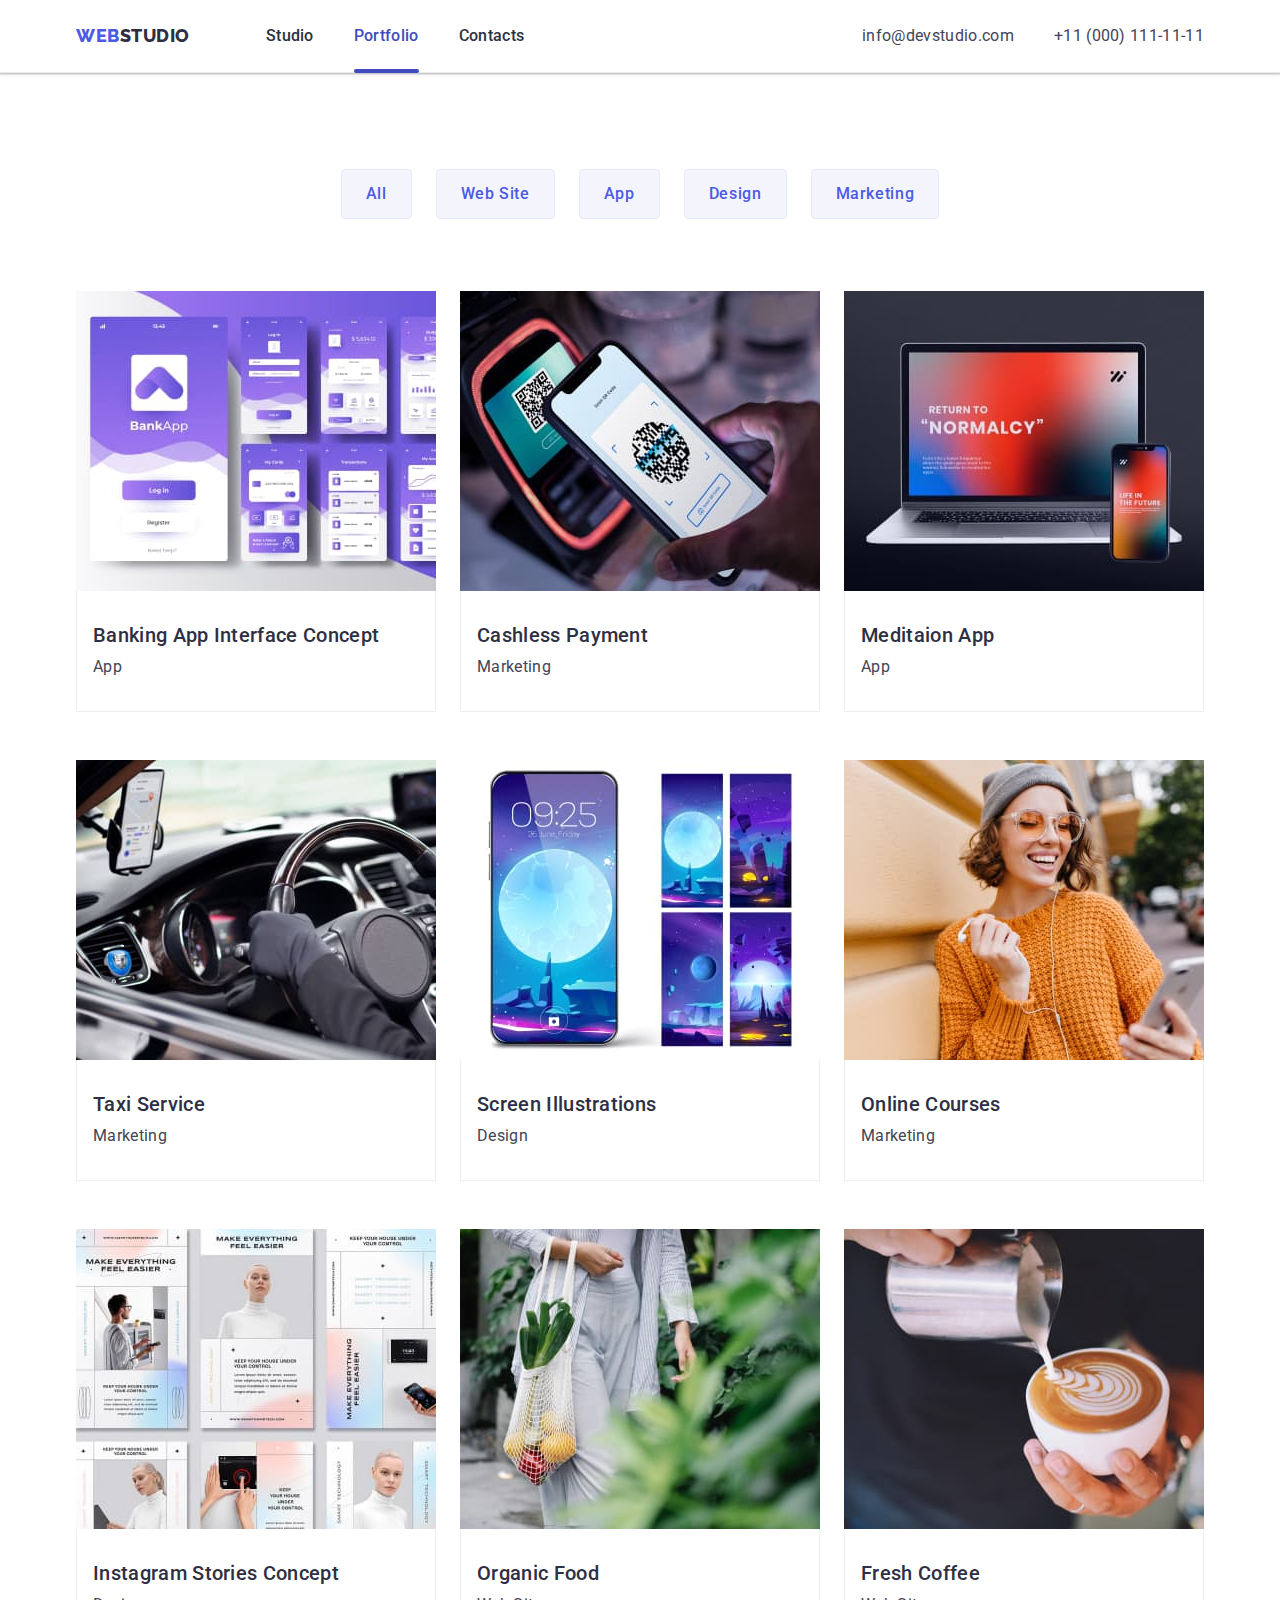
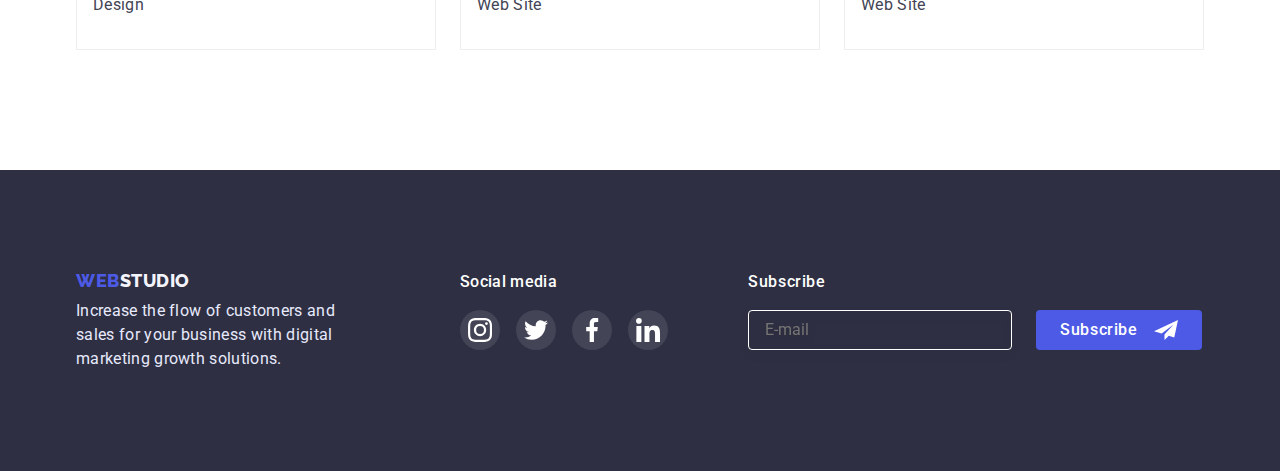
==== commit 173ca08a: "6" ====
--- a/portfolio.html
+++ b/portfolio.html
@@ -1,4 +1,4 @@
-<!-- <!DOCTYPE html>
+<!DOCTYPE html>
 <html lang="en">
 
 <head>
@@ -64,7 +64,8 @@
                     <li class="buttons"><button type="button" class="button-secondpage hover-secondpage">Design</button>
                     </li>
                     <li class="buttons"><button type="button"
-                            class="button-secondpage hover-secondpage">Marketing</button></li>
+                            class="button-secondpage hover-secondpage">Marketing</button>
+                    </li>
                 </ul>
 
                 <ul class="projects-list">
@@ -261,6 +262,7 @@
                             height="24" aria-label="telegram icon" lang="en">
                             <use href="./img/icon.svg#icon-telegram"></use>
                         </svg></button>
+                    <!-- <input type="range"> -->
                 </div>
             </form>
 
@@ -269,4 +271,4 @@
 
 </body>
 
-</html> -->+</html>--- a/css/styles.css
+++ b/css/styles.css
@@ -17,6 +17,13 @@
   letter-spacing: 0.02em;
   color: var(--color-texth);
 }
+.container {
+  width: 1158px;
+  padding-left: 15px;
+  padding-right: 15px;
+  margin-left: auto;
+  margin-right: auto;
+}
 
 img {
   display: block;
@@ -47,157 +54,8 @@
 a {
   text-decoration: none;
 }
-
-.container {
-  padding-left: 16px;
-  padding-right: 16px;
-}
-
-@media screen and (min-width: 480px) {
-  .container {
-    width: 428px;
-    margin-left: auto;
-    margin-right: auto;
-  }
-}
-
-@media screen and (min-width: 768px) {
-  .container {
-    width: 768px;
-  }
-  .mobile-menu-open {
-    display: none;
-  }
-}
-
-@media screen and (max-width: 767px) {
-  .team-list {
-    display: none;
-  }
-  .address {
-    display: none;
-  }
-}
-
-@media screen and (min-width: 1200px) {
-  .container {
-    width: 1158px;
-  }
-}
-
-.header-container {
-  display: flex;
-  align-items: center;
-  justify-content: space-between;
-}
-.mobile-menu-open {
-  background-color: transparent;
-  border: none;
-  height: 22px;
-  padding: 0;
-}
-.header {
-  padding-top: 24px;
-  padding-bottom: 22px;
-}
-
-.mobile-menu {
-  position: fixed;
-  width: 100%;
-  height: 100%;
-  max-height: 796px;
-  z-index: 1000;
-  top: 0;
-  left: 0;
-  background: #ffffff;
-
-  opacity: 0;
-  visibility: hidden;
-  pointer-events: none;
-  transition: opacity 500ms linear, visibility 500ms linear;
-}
-
-.mobile-menu.is-open {
-  opacity: 1;
-  visibility: visible;
-  pointer-events: auto;
-}
-
-.mobile-menu__container {
-  position: relative;
-  padding-left: 25px;
-  padding-top: 80px;
-  padding-bottom: 40px;
-}
-
-.mobile-menu__close-bnt {
-  position: absolute;
-  top: 24px;
-  right: 24px;
-  background-color: transparent;
-  border: none;
-  line-height: 0;
-  padding-top: 8px;
-  padding-bottom: 8px;
-  padding-left: 8px;
-  padding-right: 8px;
-
-  fill: #2e2f42;
-  border-radius: 50%;
-  border: 1px solid rgba(0, 0, 0, 0.1);
-  background-color: #e7e9fc;
-}
-
-.mobile-menu-info {
-  padding-top: 80px;
-  padding-bottom: 40px;
-  padding-left: 40px;
-  padding-right: 35px;
-  height: 100%;
-  /* display: flex;
-  flex-direction: column;
-  justify-content: space-between; */
-}
-
-.mobile-link-container {
-  display: flex;
-  flex-direction: column;
-  gap: 40px;
-  align-items: flex-start;
-  padding: 0px;
-  margin-bottom: 284px;
-  align-items: flex-start;
-}
-.mobile-nav-link {
-  font-weight: 700;
-  font-size: 36px;
-  line-height: 1.111;
-  letter-spacing: 0.02em;
-  color: #2e2f42;
-}
-
-.mobile-adress {
-  margin-bottom: 48px;
-}
-
-.mobile-social-container {
-  display: flex;
-  flex-direction: row;
-  align-items: flex-start;
-  justify-content: space-between;
-  padding: 0px;
-}
-
-/* .container {
-  width: 1158px;
-  padding-left: 15px;
-  padding-right: 15px;
-  margin-left: auto;
-  margin-right: auto;
-} */
-
 /* =====HEADER===== */
-/* 
+
 .logo {
   color: var(--color-buttonlogo);
 }
@@ -238,13 +96,12 @@
 .hover-nav:hover,
 .hover-nav:focus {
   color: var(--color-hover);
-} */
+}
 
 /* =====HEADER===== */
 
 /* =====MAIN===== */
-
-/* .hover-secondpage:hover,
+.hover-secondpage:hover,
 .hover-secondpage:focus {
   background: var(--color-hover);
   box-shadow: 0px 3px 1px rgba(0, 0, 0, 0.1), 0px 2px 1px rgba(0, 0, 0, 0.08),
@@ -381,13 +238,13 @@
   line-height: 1.2;
   color: var(--color-texth);
   margin-bottom: 8px;
-} */
+}
 
 /* =====MAIN===== */
 
 /* =====FOOTER===== */
 
-/* .footer-container {
+.footer-container {
   background-color: var(--color-texth);
   padding-top: 100px;
   padding-bottom: 100px;
@@ -410,7 +267,7 @@
   color: var(--color-textlogoheader);
 }
 /* =====FOOTER===== */
-/* 
+
 .header-container {
   display: flex;
 }
@@ -496,9 +353,11 @@
   border-top: none;
   padding-top: 32px;
   padding-left: 16px;
-}
-
+  /* #e7e9fc; */
+}
 .project-item {
+  /* margin-left: var(--margin-card); */
+  /* flex-basis: calc(100% / 3 - var(--margin-card)); */
   min-width: 360px;
 }
 
@@ -541,11 +400,10 @@
 }
 .section-button {
   padding-top: 96px;
-} */
+}
 
 /* ------dz-------- 4 */
-
-/* .socials {
+.socials {
   display: flex;
   justify-content: center;
   gap: 24px;
@@ -659,14 +517,14 @@
   outline: transparent;
   box-shadow: 0px 1px 6px rgba(46, 47, 66, 0.08),
     0px 1px 1px rgba(46, 47, 66, 0.16), 0px 2px 1px rgba(46, 47, 66, 0.08);
-} */
+}
 
 /* ------dz 4 -------*/
 /*------- dz 5 ------*/
 
 /* модальное окно */
 
-/* .backdrop {
+.backdrop {
   position: fixed;
   top: 0;
   left: 0;
@@ -674,28 +532,30 @@
   width: 100%;
   height: 100%;
   transition: opacity 250ms var(--time-func), visibility 250ms var(--time-func);
-} */
-/* настройка бекдропа */
-
-/* .backdrop.is-hidden {
+  /* настройка бекдропа */
+}
+
+.backdrop.is-hidden {
   opacity: 0;
   visibility: hidden;
   pointer-events: none;
-} */
-/* добавляет is-hidden */
-
-/* .backdrop.is-hidden > .modal {
+  /* добавляет is-hidden */
+}
+
+.backdrop.is-hidden > .modal {
   transform: translate(-50%, -50%) scale(0.6);
-} */
-/* позиционирование модального окна */
-
-/* .modal {
+  /* позиционирование модального окна */
+}
+
+.modal {
   position: absolute;
   top: 50%;
   left: 50%;
   transform: translate(-50%, -50%) scale(1);
+  /* позиция по центру 4 верхние */
   max-width: 408px;
   width: 100%;
+  /* max-height: 584px; */
   background-color: #fcfcfc;
   border-radius: 4px;
   padding-left: 24px;
@@ -703,10 +563,11 @@
   padding-top: 72px;
   padding-bottom: 24px;
   box-shadow: 0px 4px 4px rgba(0, 0, 0, 0.25);
-} */
-/* само модальное окно */
-
-/* .modal-btn {
+
+  /* само модальное окно */
+}
+
+.modal-btn {
   display: flex;
   padding: 8px;
   position: absolute;
@@ -718,12 +579,12 @@
   border: 1px solid rgba(0, 0, 0, 0.1);
   background-color: #e7e9fc;
   cursor: pointer;
-} */
-/* позиционирование кнопки */
-
+  /* позиционирование кнопки */
+}
 /* модальное окно */
 
-/* .current::after {
+/* 1 */
+.current::after {
   content: "";
   position: absolute;
   bottom: -1px;
@@ -732,10 +593,10 @@
   height: 4px;
   background-color: #404bbf;
   border-radius: 2px;
-} */
-/* черточка */
-
-/* .project-image-thumb {
+  /* черточка */
+}
+
+.project-image-thumb {
   position: relative;
   overflow: hidden;
 }
@@ -755,22 +616,22 @@
 .project-functional:hover .text-cards,
 .project-functional:focus .text-cards {
   transform: translateY(0);
-} */
+}
 
 /* --------HOVER--------- */
 
-/* .color-x:hover,
+.color-x:hover,
 .color-x:focus {
   background-color: #404bbf;
   fill: #ffffff;
   border-color: #404bbf;
-} */
+}
 
 /* --------HOVER------- */
 
 /*--------- MODAL ---------*/
 
-/* .modal-header {
+.modal-header {
   font-weight: 500;
   font-size: 16px;
   line-height: 1.5;
@@ -793,11 +654,11 @@
   z-index: 100;
 
   transition: opacity 250ms var(--time-func), visibility 250ms var(--time-func);
-} */
+}
 
 /* 6666666666666666666 */
 
-/* .modal-svg {
+.modal-svg {
   position: absolute;
   top: 50%;
   left: 19px;
@@ -858,11 +719,10 @@
 .modal-text-privacy {
   text-decoration-line: underline;
   color: #4d5ae5;
-} */
+}
 
 /* ------------- */
-
-/* .modal-bnt-send {
+.modal-bnt-send {
   display: block;
   min-width: 169px;
   min-height: 56px;
@@ -875,11 +735,10 @@
   border: 1px solid #4d5ae5;
   box-shadow: 0px 4px 4px rgba(0, 0, 0, 0.25);
   transition: background-color 250ms var(--time-func);
-} */
-
+}
 /* ------ */
 
-/* .modal-text-span::before {
+.modal-text-span::before {
   content: "";
   display: inline-block;
   width: 16px;
@@ -919,11 +778,10 @@
 .policy-label {
   display: block;
   margin-bottom: 24px;
-} */
+}
 
 /* Hover-6-6-6-6 */
-
-/* .modal-container:hover .modal-svg,
+.modal-container:hover .modal-svg,
 .modal-container:focus .modal-svg {
   fill: #4d5ae5;
 }
@@ -938,7 +796,7 @@
 
 /* -------------Subscribe-------------- */
 
-/* .subscribe-btn {
+.subscribe-btn {
   display: flex;
   align-items: center;
   background-color: #4d5ae5;
@@ -952,8 +810,9 @@
   font-size: 16px;
   line-height: 1.5;
   letter-spacing: 0.04em;
-}
-
+  /* width: 165px;
+  height: 40px; */
+}
 
 .subscribe-header {
   font-weight: 500;
@@ -995,10 +854,7 @@
 .modal-bnt-send:hover,
 .modal-bnt-send:focus {
   background-color: #404bbf;
-} */
-
-/* margin-left: var(--margin-card); */
-/* flex-basis: calc(100% / 3 - var(--margin-card)); */
+}
 
 /* border: 1px solid #4d5ae5;
 filter: drop-shadow(0px 4px 4px rgba(0, 0, 0, 0.25));
